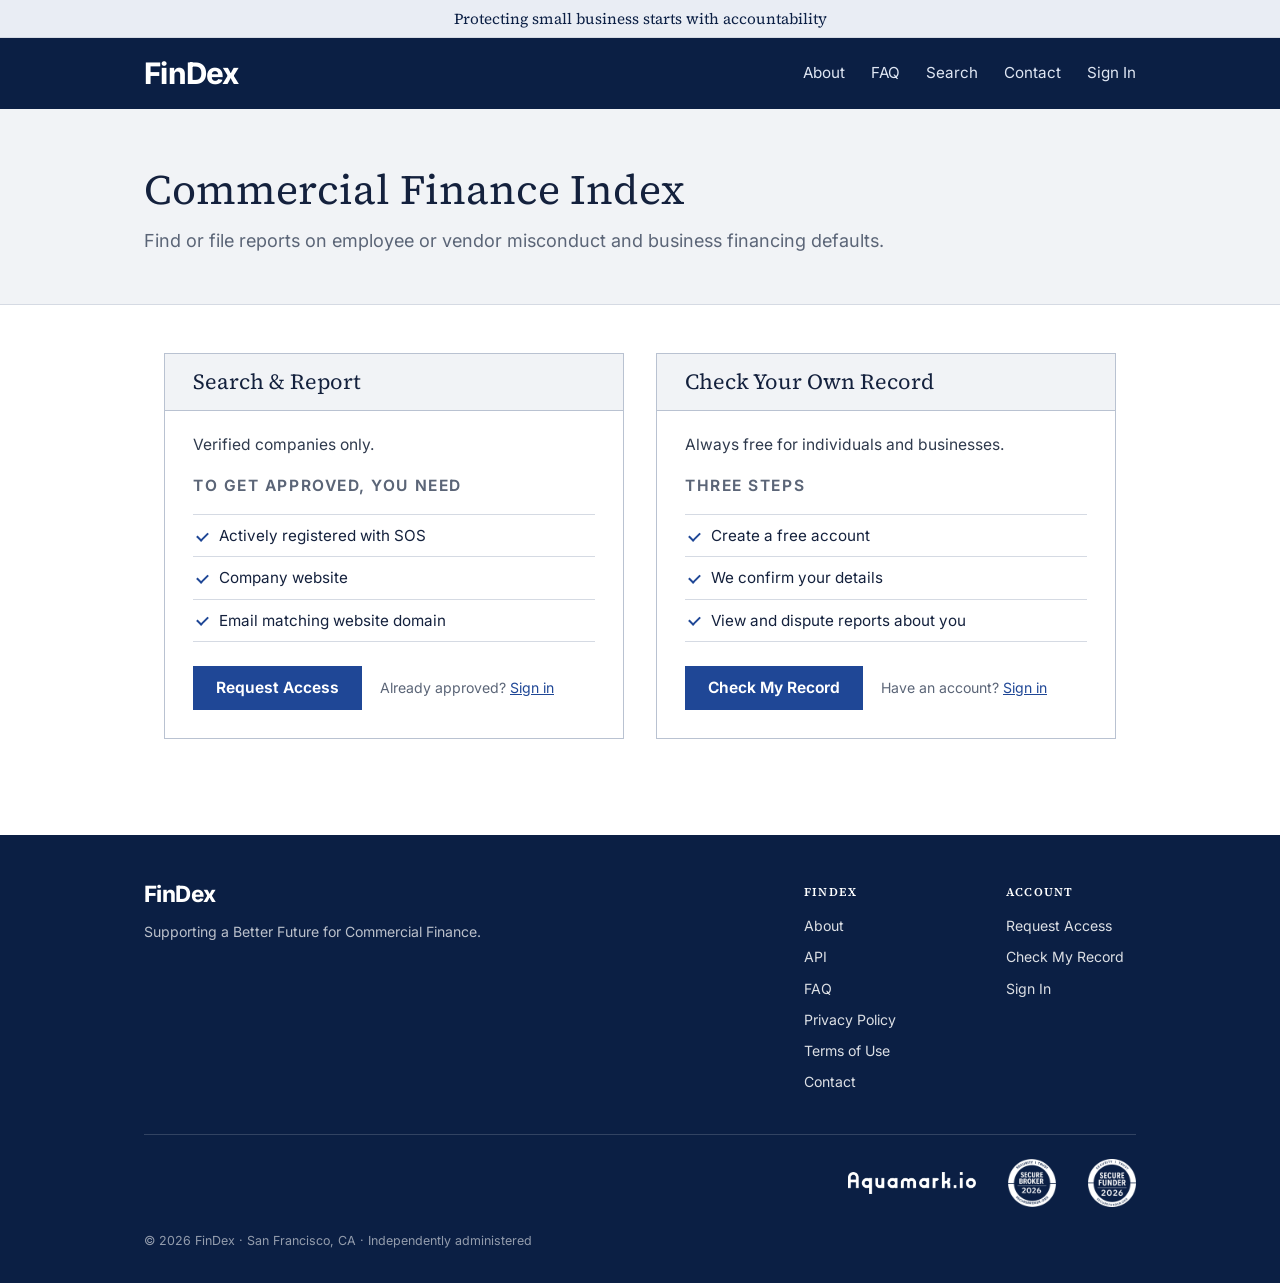
==== index.html @ 2b682774 "Home: banner in the heading serif; subtitle two lines on phones Co-Authored-By: Claude Opus 5.5 <nor" ====
<!doctype html>
<html lang="en">
<head>
<meta charset="utf-8">
<meta name="viewport" content="width=device-width, initial-scale=1">
<title>FinDex | Commercial Finance Index</title>
<meta name="description" content="Find or file reports on employee or vendor misconduct and business financing defaults.">
<link rel="icon" href="favicon.ico?v=4" sizes="48x48">
<link rel="icon" href="favicon.svg?v=4" type="image/svg+xml">
<link rel="icon" href="favicon-32.png?v=4" type="image/png" sizes="32x32">
<link rel="icon" href="favicon-96.png?v=4" type="image/png" sizes="96x96">
<link rel="icon" href="icon-192.png?v=4" type="image/png" sizes="192x192">
<link rel="apple-touch-icon" href="apple-touch-icon.png?v=4">
<link rel="canonical" href="https://joinfindex.com/">
<meta name="theme-color" content="#0b1f44">
<meta property="og:type" content="website">
<meta property="og:site_name" content="FinDex">
<meta property="og:url" content="https://joinfindex.com/">
<meta property="og:title" content="FinDex | Commercial Finance Index">
<meta property="og:description" content="Find or file reports on employee or vendor misconduct and business financing defaults.">
<meta property="og:image" content="https://joinfindex.com/og-image.png?v=4">
<meta property="og:image:width" content="1200">
<meta property="og:image:height" content="630">
<meta property="og:image:alt" content="FinDex">
<meta name="twitter:card" content="summary_large_image">
<meta name="twitter:title" content="FinDex | Commercial Finance Index">
<meta name="twitter:description" content="Find or file reports on employee or vendor misconduct and business financing defaults.">
<meta name="twitter:image" content="https://joinfindex.com/og-image.png?v=4">
<link rel="preload" href="fonts/inter-latin-var.woff2" as="font" type="font/woff2" crossorigin>
<link rel="preload" href="fonts/source-serif-4-latin-400-normal.woff2" as="font" type="font/woff2" crossorigin>
<link rel="stylesheet" href="css/site.css?v=37">
</head>
<body class="has-banner">

<div class="top-banner">Protecting small business starts with accountability</div>
<header class="header">
  <div class="inner">
    <a href="./" class="wordmark" aria-label="FinDex home">Fin<span>Dex</span></a>
    <button class="menu-toggle" type="button" aria-expanded="false" aria-controls="site-nav" aria-label="Open menu">
      <span class="menu-bars" aria-hidden="true"><span></span><span></span><span></span></span>
    </button>
    <nav class="nav" id="site-nav" aria-label="Main">
      <a href="about/">About</a>
      <a href="faq/">FAQ</a>
      <a href="https://app.joinfindex.com/search">Search</a>
      <a href="https://app.joinfindex.com/contact">Contact</a>
      <a href="https://app.joinfindex.com/login">Sign In</a>
    </nav>
  </div>
</header>

<main>
  <section class="home-hero" aria-labelledby="hero-title">
    <h1 id="hero-title">Commercial Finance Index</h1>
    <p>Find or file reports on employee or vendor misconduct and business financing defaults.</p>
  </section>
  <div class="home tiles">
    <div class="cards">
      <section class="card tile" aria-labelledby="card-search">
        <div class="card-body">
          <h2 class="tile-title" id="card-search">Search &amp; Report</h2>
          <p>Verified companies only.</p>
          <p class="card-label" id="req-label">To get approved, you need</p>
          <ul class="card-list" aria-labelledby="req-label">
            <li>Actively registered with SOS</li>
            <li>Company website</li>
            <li>Email matching website domain</li>
          </ul>
          <div class="card-actions">
            <a class="button" href="https://app.joinfindex.com/request-access">Request Access</a>
            <span class="card-note">Already approved? <a href="https://app.joinfindex.com/login">Sign in</a></span>
          </div>
        </div>
      </section>
      <section class="card tile" aria-labelledby="card-record">
        <div class="card-body">
          <h2 class="tile-title" id="card-record">Check Your Own Record</h2>
          <p>Always free for individuals and businesses.</p>
          <p class="card-label" id="steps-label">Three steps</p>
          <ul class="card-list" aria-labelledby="steps-label">
            <li>Create a free account</li>
            <li>We confirm your details</li>
            <li>View and dispute reports about you</li>
          </ul>
          <div class="card-actions">
            <a class="button" href="https://app.joinfindex.com/check-my-record">Check My Record</a>
            <span class="card-note">Have an account? <a href="https://app.joinfindex.com/login">Sign in</a></span>
          </div>
        </div>
      </section>
    </div>
  </div>
</main>

<footer class="footer">
  <div class="inner">
    <div class="footer-main">
      <div class="footer-about">
        <a href="./" class="wordmark" aria-label="FinDex home">Fin<span>Dex</span></a>
        <p>Supporting a Better Future for Commercial Finance.</p>
      </div>
      <div class="footer-cols">
        <div>
          <p class="footer-head">FinDex</p>
          <a href="about/">About</a>
          <a href="api/">API</a>
          <a href="faq/">FAQ</a>
          <a href="privacy/">Privacy Policy</a>
          <a href="terms/">Terms of Use</a>
          <a href="https://app.joinfindex.com/contact">Contact</a>
        </div>
        <div>
          <p class="footer-head">Account</p>
          <a href="https://app.joinfindex.com/request-access">Request Access</a>
          <a href="https://app.joinfindex.com/check-my-record">Check My Record</a>
          <a href="https://app.joinfindex.com/login">Sign In</a>
        </div>
      </div>
    </div>
    <section class="brands" aria-labelledby="brands-title">
      <p id="brands-title" class="sr-only">Our family of companies</p>
      <ul class="brand-row">
        <li><a href="https://aquamark.io" target="_blank" rel="noopener noreferrer"><img class="brand-full" src="logos/aquamark.png" alt="Aquamark"></a></li>
        <li><a href="https://securebroker.org" target="_blank" rel="noopener noreferrer"><img class="brand-badge" src="logos/secure-broker-badge.png" alt="Secure Broker"></a></li>
        <li><a href="https://securefunder.org" target="_blank" rel="noopener noreferrer"><img class="brand-badge" src="logos/secure-funder-badge.png" alt="Secure Funder"></a></li>
      </ul>
    </section>
    <p class="operator"><span class="op-line">&copy; 2026 FinDex &middot; San Francisco, CA</span><span class="op-sep"> &middot; </span><span class="op-line">Independently administered</span></p>
  </div>
</footer>

<script>
  (function () {
    var header = document.querySelector('.header');
    var btn = document.querySelector('.menu-toggle');
    if (!header || !btn) return;
    var setOpen = function (open) {
      header.classList.toggle('menu-open', open);
      btn.setAttribute('aria-expanded', open ? 'true' : 'false');
      btn.setAttribute('aria-label', open ? 'Close menu' : 'Open menu');
    };
    btn.addEventListener('click', function () { setOpen(!header.classList.contains('menu-open')); });
    document.getElementById('site-nav').addEventListener('click', function (e) { if (e.target.closest('a')) setOpen(false); });
    document.addEventListener('keydown', function (e) { if (e.key === 'Escape') setOpen(false); });
  })();
  (function () {
    // One FAQ answer open at a time (fallback for browsers without <details name>).
    var items = document.querySelectorAll('.faq-list details');
    items.forEach(function (d) {
      d.addEventListener('toggle', function () {
        if (!d.open) return;
        items.forEach(function (o) { if (o !== d && o.open) o.open = false; });
      });
    });
  })();
</script>
</body>
</html>
---- css/site.css ----
/* FinDex: institutional. Navy (#1f4796) and dark navy, cool grays, square corners, serif headings, thin rules. No animations. */
@font-face {
  font-family: "Inter"; font-style: normal; font-weight: 100 900; font-display: swap;
  src: url("../fonts/inter-latin-var.woff2") format("woff2");
}
@font-face {
  font-family: "Source Serif 4"; font-style: normal; font-weight: 400; font-display: swap;
  src: url("../fonts/source-serif-4-latin-400-normal.woff2") format("woff2");
}
@font-face {
  font-family: "Source Serif 4"; font-style: normal; font-weight: 600 700; font-display: swap;
  src: url("../fonts/source-serif-4-latin-600-normal.woff2") format("woff2");
}
:root {
  --navy: #1f4796;
  --navy-dark: #0b1f44;
  --navy-hover: #173670;
  --ink: #14213d;
  --body: #2f3a4d;
  --muted: #5b6577;
  --line: #d5dae3;
  --rule: #b9c2d1;
  --soft: #f1f3f6;
  --serif: "Source Serif 4", Georgia, "Times New Roman", serif;
}
* { box-sizing: border-box; }
html { -webkit-text-size-adjust: 100%; }
body {
  margin: 0; min-height: 100vh; display: flex; flex-direction: column;
  background: #ffffff; color: var(--body);
  font-family: "Inter", system-ui, -apple-system, "Segoe UI", sans-serif;
  font-size: 16px; line-height: 1.65; -webkit-font-smoothing: antialiased;
}
a { color: var(--navy); }
a:hover { color: var(--navy-dark); }
a:focus-visible, button:focus-visible, summary:focus-visible { outline: 2px solid var(--navy); outline-offset: 2px; }
h1, h2, h3 { color: var(--ink); font-family: var(--serif); font-weight: 400; letter-spacing: 0; }
p { margin: 0 0 14px; }
.inner { max-width: 1040px; margin: 0 auto; padding: 0 24px; }

/* Header */
.header { position: sticky; top: 0; z-index: 50; background: var(--navy-dark); }
.header .inner { display: flex; flex-wrap: wrap; align-items: center; justify-content: space-between; gap: 12px 28px; padding-top: 18px; padding-bottom: 18px; }
.wordmark { font-weight: 750; font-size: 1.85rem; letter-spacing: -0.025em; line-height: 1; color: #fff; text-decoration: none; }
.wordmark span { color: inherit; }
.nav { display: flex; flex-wrap: wrap; align-items: center; gap: 4px 26px; font-size: 0.95rem; }
.nav a { color: #dfe6f3; text-decoration: none; padding: 4px 0; border-bottom: 2px solid transparent; }
.nav a:hover, .nav a.active { color: #fff; border-bottom-color: #fff; }
.menu-toggle { display: none; }

/* Hero */
main { flex: 1; }
.home { max-width: 1000px; margin: 0 auto; padding: 72px 24px 96px; }
.hero { text-align: center; margin: 0 auto 48px; }
.hero h1 { margin: 0 0 12px; font-size: 2rem; line-height: 1.25; color: var(--ink); text-wrap: balance; }
.hero p { margin: 0 auto; color: var(--muted); font-size: 1.15rem; line-height: 1.6; text-wrap: balance; }

/* The two cards */
.cards { display: grid; grid-template-columns: 1fr 1fr; gap: 32px; }
.card { display: flex; flex-direction: column; background: #fff; border: 1px solid var(--rule); overflow: hidden; }
.card-band {
  margin: 0; padding: 14px 28px; background: var(--soft); color: var(--ink); border-bottom: 1px solid var(--rule);
  font-family: var(--serif); font-size: 1.35rem; font-weight: 400; line-height: 1.3;
}
.card-body { flex: 1; display: flex; flex-direction: column; padding: 24px 28px 28px; }
.card-body > p { font-size: 0.97rem; line-height: 1.6; margin: 0 0 16px; }
.card-label { margin: 0 0 8px; font-size: 0.72rem; font-weight: 650; letter-spacing: 0.1em; text-transform: uppercase; color: var(--muted); }
.card-list { list-style: none; margin: 0 0 24px; padding: 0; border-top: 1px solid var(--line); }
.card-list li { padding: 8px 0 8px 26px; border-bottom: 1px solid var(--line); font-size: 0.95rem; color: var(--ink); position: relative; }
.card-list li::before { content: ""; position: absolute; left: 4px; top: 50%; width: 9px; height: 5px; margin-top: -4px; border-left: 2px solid var(--navy); border-bottom: 2px solid var(--navy); transform: rotate(-45deg); }
.card-actions { margin-top: auto; display: flex; flex-wrap: wrap; align-items: center; gap: 10px 18px; }
.button {
  display: inline-block; padding: 11px 22px; border: 1px solid var(--navy); background: var(--navy); color: #fff;
  font: inherit; font-size: 0.97rem; font-weight: 650; text-decoration: none; line-height: 1.3; cursor: pointer;
}
.button:hover { background: var(--navy-hover); border-color: var(--navy-hover); color: #fff; }
.button.secondary { background: #fff; color: var(--navy); border-color: var(--rule); }
.button.secondary:hover { background: var(--soft); color: var(--navy-dark); border-color: var(--muted); }
.card-note { font-size: 0.88rem; color: var(--muted); }

/* Home: light gray message strip above the nav */
.top-banner { position: sticky; top: 0; z-index: 51; box-sizing: border-box; height: 38px; padding: 9px 16px; background: #e9edf4; color: var(--navy-dark); border-bottom: 1px solid var(--line); text-align: center; font-family: var(--serif); font-size: 0.95rem; font-weight: 400; line-height: 20px; white-space: nowrap; overflow: hidden; }
.has-banner .header { top: 38px; }
@media (max-width: 760px) {
  /* Phones: one line, sized to the screen */
  .top-banner { height: 38px; padding: 11px 12px; line-height: 16px; font-size: min(0.95rem, calc((100vw - 24px) / 25.5)); }
  .has-banner .header { top: 38px; }
}

/* Home: gray title area, then two square cards with a gray title strip */
.home-hero { background: var(--soft); border-bottom: 1px solid var(--line); text-align: left; padding: 56px max(24px, calc((100vw - 992px) / 2)) 48px; }
.home-hero h1 { margin: 0 0 12px; font-size: 2.6rem; line-height: 1.2; color: var(--ink); text-wrap: balance; }
.home-hero p { margin: 0; font-size: 1.12rem; line-height: 1.6; color: var(--muted); text-wrap: balance; }
.home.tiles { padding-top: 48px; }
.tile .card-body { padding: 0 28px 28px; }
.tile-title { margin: 0 -28px 22px; padding: 14px 28px; background: var(--soft); border-bottom: 1px solid var(--rule); font-size: 1.35rem; line-height: 1.3; color: var(--ink); }

/* Inner pages (About, FAQ) */
.page { max-width: 760px; margin: 0 auto; padding: 56px 24px 96px; }
.page h1 { margin: 0 0 10px; font-size: 2.2rem; line-height: 1.25; color: var(--ink); }
.page .lead { margin: 0 0 8px; color: var(--body); font-size: 1.08rem; line-height: 1.7; }
.page h2 { margin: 36px 0 8px; font-size: 1.3rem; }
.page h2 + p { margin-top: 0; }
.page .faq-list { margin-top: 36px; }
.actions { margin-top: 36px; display: flex; flex-wrap: wrap; gap: 12px; }

/* FAQ */
.faq-list details { border-bottom: 1px solid var(--line); }
.faq-list summary { display: flex; justify-content: space-between; align-items: center; gap: 16px; padding: 16px 0; cursor: pointer; list-style: none; font-weight: 600; color: var(--ink); }
.faq-list summary::-webkit-details-marker { display: none; }
.faq-list summary::after { content: "+"; flex: none; width: 1.2em; text-align: center; font-size: 1.35rem; font-weight: 400; line-height: 1; color: var(--navy); }
.faq-list details[open] summary::after { content: "\2212"; }
.faq-list summary:hover { color: var(--navy); }
.faq-a { padding: 0 40px 18px 0; font-size: 0.97rem; }
.faq-a p:last-child { margin-bottom: 0; }
.faq-a ul { margin: 0 0 12px; padding-left: 20px; }
.faq-a li + li { margin-top: 6px; }
.faq-a strong { color: var(--ink); font-weight: 600; }

/* Footer */
.footer { background: var(--navy-dark); color: rgba(255,255,255,0.72); font-size: 0.88rem; }
.footer .inner { padding-top: 48px; padding-bottom: 32px; }
.footer a { color: rgba(255,255,255,0.86); text-decoration: none; }
.footer a:hover { color: #fff; text-decoration: underline; }
.footer-main { display: flex; flex-wrap: wrap; justify-content: space-between; gap: 32px 64px; }
.footer-about { flex: 1 1 320px; max-width: 420px; }
.footer-about .wordmark { color: #fff; font-size: 1.4rem; }
.footer-about .wordmark span { color: inherit; }
.footer-about p { margin: 12px 0 0; }
.footer-cols { display: flex; flex-wrap: wrap; gap: 28px 72px; }
.footer-cols > div { display: flex; flex-direction: column; gap: 8px; min-width: 130px; }
.footer-head { margin: 0 0 4px; font-family: var(--serif); font-size: 0.74rem; font-weight: 700; letter-spacing: 0.1em; text-transform: uppercase; color: #fff; }
.brands { margin-top: 40px; padding-top: 24px; border-top: 1px solid rgba(255,255,255,0.16); display: flex; flex-wrap: wrap; align-items: center; justify-content: space-between; gap: 16px 32px; }
.brands p { margin: 0; }
.brand-row { list-style: none; margin: 0 0 0 auto; padding: 0; display: flex; align-items: center; gap: 32px; }
.sr-only { position: absolute; width: 1px; height: 1px; padding: 0; margin: -1px; overflow: hidden; clip: rect(0, 0, 0, 0); white-space: nowrap; border: 0; }
.brand-row a { display: flex; align-items: center; }
.brand-row a:hover { text-decoration: none; opacity: 0.85; }
.brand-row .brand-full { height: 22px; width: auto; }
.brand-row .brand-badge { width: 48px; height: 48px; object-fit: contain; }
.operator { margin: 24px 0 0; font-size: 0.78rem; color: rgba(255,255,255,0.56); }
.operator a { color: inherit; text-decoration: underline; }

/* Subtitle on one line wherever it fits beside the two cards; balanced over two lines on smaller screens. */
@media (min-width: 900px) { .hero p, .home-hero p { white-space: nowrap; } }
@media (max-width: 760px) {
  .inner { padding: 0 16px; }
  .header .inner { padding-top: 14px; padding-bottom: 14px; }
  .wordmark { font-size: 1.62rem; }
  .menu-toggle {
    display: inline-flex; align-items: center; justify-content: center; width: 42px; height: 42px; padding: 0;
    border: 1px solid rgba(255, 255, 255, 0.4); background: transparent; cursor: pointer;
  }
  .menu-bars { display: grid; gap: 4px; }
  .menu-bars span { display: block; width: 18px; height: 2px; background: #fff; }
  .header .nav { display: none; flex-basis: 100%; flex-direction: column; align-items: stretch; gap: 0; padding: 4px 0 2px; border-top: 1px solid rgba(255, 255, 255, 0.18); }
  .header.menu-open .nav { display: flex; }
  .header .nav a { padding: 12px 2px; border-bottom: 1px solid rgba(255, 255, 255, 0.14); font-size: 1rem; }
  .header .nav a:last-child { border-bottom: 0; }
  .home { padding: 40px 16px 64px; }
  .page { padding: 40px 16px 64px; }
  .page h1 { font-size: 1.8rem; }
  .hero { margin-bottom: 32px; }
  /* Phones: title on one line, sized to the screen (capped); subtitle wraps evenly if it must. */
  .hero h1, .home-hero h1 { font-size: min(2.1rem, calc((100vw - 40px) / 13)); white-space: nowrap; }
  .home-hero { padding: 36px 20px 32px; }
  /* Subtitle: two balanced lines, sized to the screen. */
  .home-hero p { font-size: min(1.12rem, calc((100vw - 40px) / 23)); }
  .home.tiles { padding: 32px 16px 64px; }
  .tile .card-body { padding: 0 20px 24px; }
  .tile-title { margin: 0 -20px 18px; padding: 12px 20px; font-size: 1.25rem; }
  .hero p { font-size: 1.05rem; }
  .cards { grid-template-columns: 1fr; gap: 24px; }
  .card-band { padding: 12px 20px; font-size: 1.2rem; }
  .card-body { padding: 20px 20px 24px; }
  .faq-a { padding-right: 0; }
  .footer .inner { padding-top: 40px; }
  .brands { flex-direction: column; align-items: center; }
  .brand-row { margin: 0; }
  .operator { text-align: center; }
  .operator .op-sep { display: none; }
  .operator .op-line { display: block; }
}
/* Mobile menu: opens inside the dark navy header. */
@media (max-width: 760px) {
  .header.menu-open { box-shadow: 0 8px 24px rgba(11, 31, 68, 0.3); }
  .header.menu-open .nav a:hover, .header.menu-open .nav a.active { color: #fff; background: rgba(255, 255, 255, 0.06); border-bottom-color: rgba(255, 255, 255, 0.14); }
  .header.menu-open .nav a:last-child { border-bottom: 0; }
}
@media print { .header, .footer { display: none; } }

/* API page */
.code { margin: 10px 0 16px; padding: 14px 16px; background: var(--soft); border: 1px solid var(--line); overflow-x: auto; }
.code code, .fields dt, .fields code, .page p code { font-family: ui-monospace, SFMono-Regular, Menlo, Consolas, monospace; font-size: 0.86rem; color: var(--ink); }
.fields { display: grid; grid-template-columns: max-content 1fr; gap: 10px 20px; margin: 16px 0; font-size: 0.95rem; }
.fields dt { padding-top: 2px; }
.fields dd { margin: 0; }
.note { color: var(--muted); font-size: 0.9rem; }
@media (max-width: 760px) {
  .fields { grid-template-columns: 1fr; gap: 2px; }
  .fields dd { margin-bottom: 10px; }
}
/* API options: three cards, like the home page */
.page-wide { max-width: 1000px; }
.page-wide > p, .page-wide > h2, .page-wide > .code, .page-wide > .fields, .page-wide > pre { max-width: 760px; }
.cards.three { grid-template-columns: repeat(3, 1fr); gap: 20px; margin: 32px 0 8px; }
.cards.three .card-band { padding: 12px 20px; font-size: 1.15rem; }
.cards.three .card-body { padding: 18px 20px 20px; }
.cards.three .card-body > p { margin-bottom: 14px; }
.cards.three .card-label { margin-bottom: 6px; }
code.send { display: block; padding: 10px 12px; background: var(--soft); border: 1px solid var(--line); font-family: ui-monospace, SFMono-Regular, Menlo, Consolas, monospace; font-size: 0.84rem; color: var(--ink); word-break: break-word; }
.cards.three .note { margin: 10px 0 0; }
.cards.three .note code { font-family: ui-monospace, SFMono-Regular, Menlo, Consolas, monospace; font-size: 0.84rem; }
@media (max-width: 900px) { .cards.three { grid-template-columns: 1fr; } }
.page .card-band { margin: 0; }
@media (min-width: 901px) { .cards.three .card-band { box-sizing: content-box; min-height: 2.6em; display: flex; align-items: center; } }
.options-list { display: grid; gap: 28px; margin: 36px 0 8px; }
.card.option .card-body > p:first-child { font-size: 1.02rem; color: var(--ink); }
.card.option .card-label { margin: 18px 0 6px; }
.card.option .code { margin: 0; }
.card.option .note { margin: 10px 0 0; }
.note.spaced { margin-top: 28px; }
/* Field and error lists: roomier columns with light gridlines */
.fields { gap: 0; column-gap: 40px; border-top: 1px solid var(--line); }
.fields dt, .fields dd { padding: 12px 0; border-bottom: 1px solid var(--line); }
.fields dd { margin: 0; }
@media (max-width: 760px) {
  .fields { column-gap: 0; }
  .fields dt { padding: 12px 0 2px; border-bottom: 0; }
  .fields dd { padding: 0 0 12px; margin-bottom: 0; }
}
@media (min-width: 761px) { .fields { column-gap: 0; } .fields dd { padding-left: 40px; } }
.info-box { margin: 32px 0 0; padding: 4px 24px 20px; background: var(--soft); border: 1px solid var(--line); }
.info-box h2 { margin-top: 20px; }
.info-box p:last-child { margin-bottom: 0; }
@media (max-width: 760px) { .info-box { padding: 2px 16px 16px; } }
.fields + .info-box { margin-top: 56px; }

/* Terms of Use and Privacy Policy */
.legal .legal-meta { margin: 0 0 8px; color: var(--muted); font-size: 0.9rem; }
.legal h2 { margin-top: 32px; }
.legal p, .legal li { line-height: 1.7; }
.legal ul { margin: 0 0 12px; padding-left: 22px; }
.legal li { margin: 4px 0; }
.legal li ul { margin: 4px 0; }
.header a:focus-visible, .header button:focus-visible, .footer a:focus-visible { outline-color: #fff; }
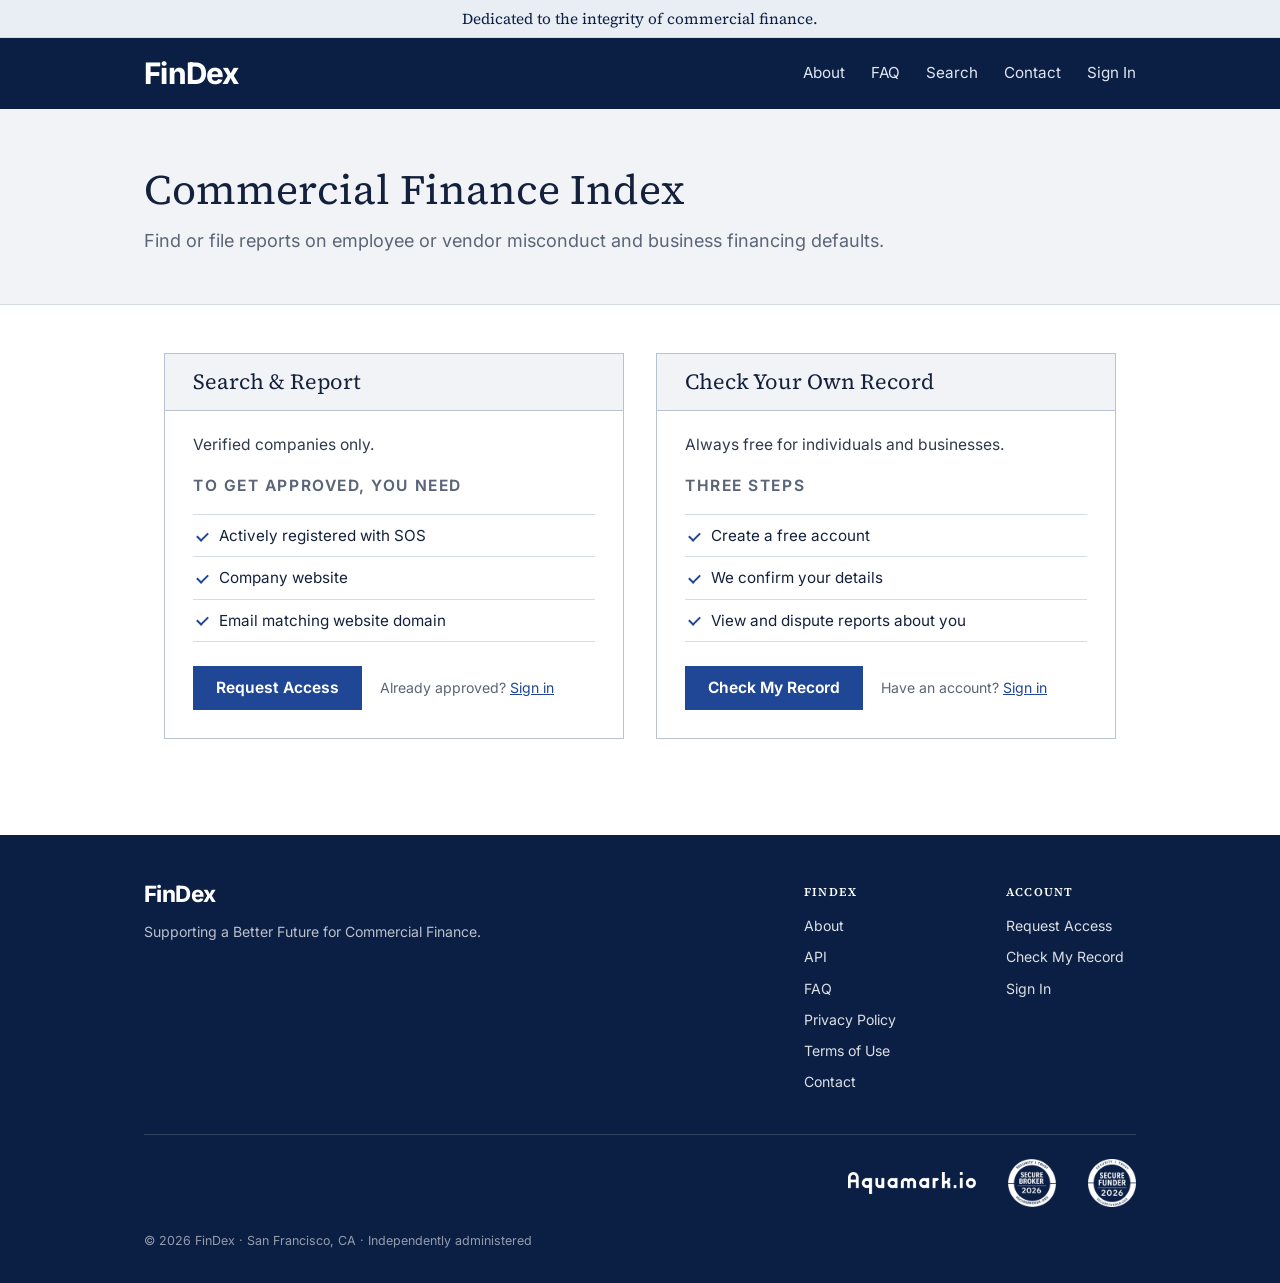
==== commit 47b452a1: "Home banner: Dedicated to the integrity of commercial finance. Co-Authored-By: Claude Opus 5.5 <nore" ====
--- a/index.html
+++ b/index.html
@@ -28,11 +28,11 @@
 <meta name="twitter:image" content="https://joinfindex.com/og-image.png?v=4">
 <link rel="preload" href="fonts/inter-latin-var.woff2" as="font" type="font/woff2" crossorigin>
 <link rel="preload" href="fonts/source-serif-4-latin-400-normal.woff2" as="font" type="font/woff2" crossorigin>
-<link rel="stylesheet" href="css/site.css?v=37">
+<link rel="stylesheet" href="css/site.css?v=38">
 </head>
 <body class="has-banner">
 
-<div class="top-banner">Protecting small business starts with accountability</div>
+<div class="top-banner">Dedicated to the integrity of commercial finance.</div>
 <header class="header">
   <div class="inner">
     <a href="./" class="wordmark" aria-label="FinDex home">Fin<span>Dex</span></a>
--- a/css/site.css
+++ b/css/site.css
@@ -83,7 +83,7 @@
 .has-banner .header { top: 38px; }
 @media (max-width: 760px) {
   /* Phones: one line, sized to the screen */
-  .top-banner { height: 38px; padding: 11px 12px; line-height: 16px; font-size: min(0.95rem, calc((100vw - 24px) / 25.5)); }
+  .top-banner { height: 38px; padding: 11px 12px; line-height: 16px; font-size: min(0.95rem, calc((100vw - 24px) / 24.3)); }
   .has-banner .header { top: 38px; }
 }
 
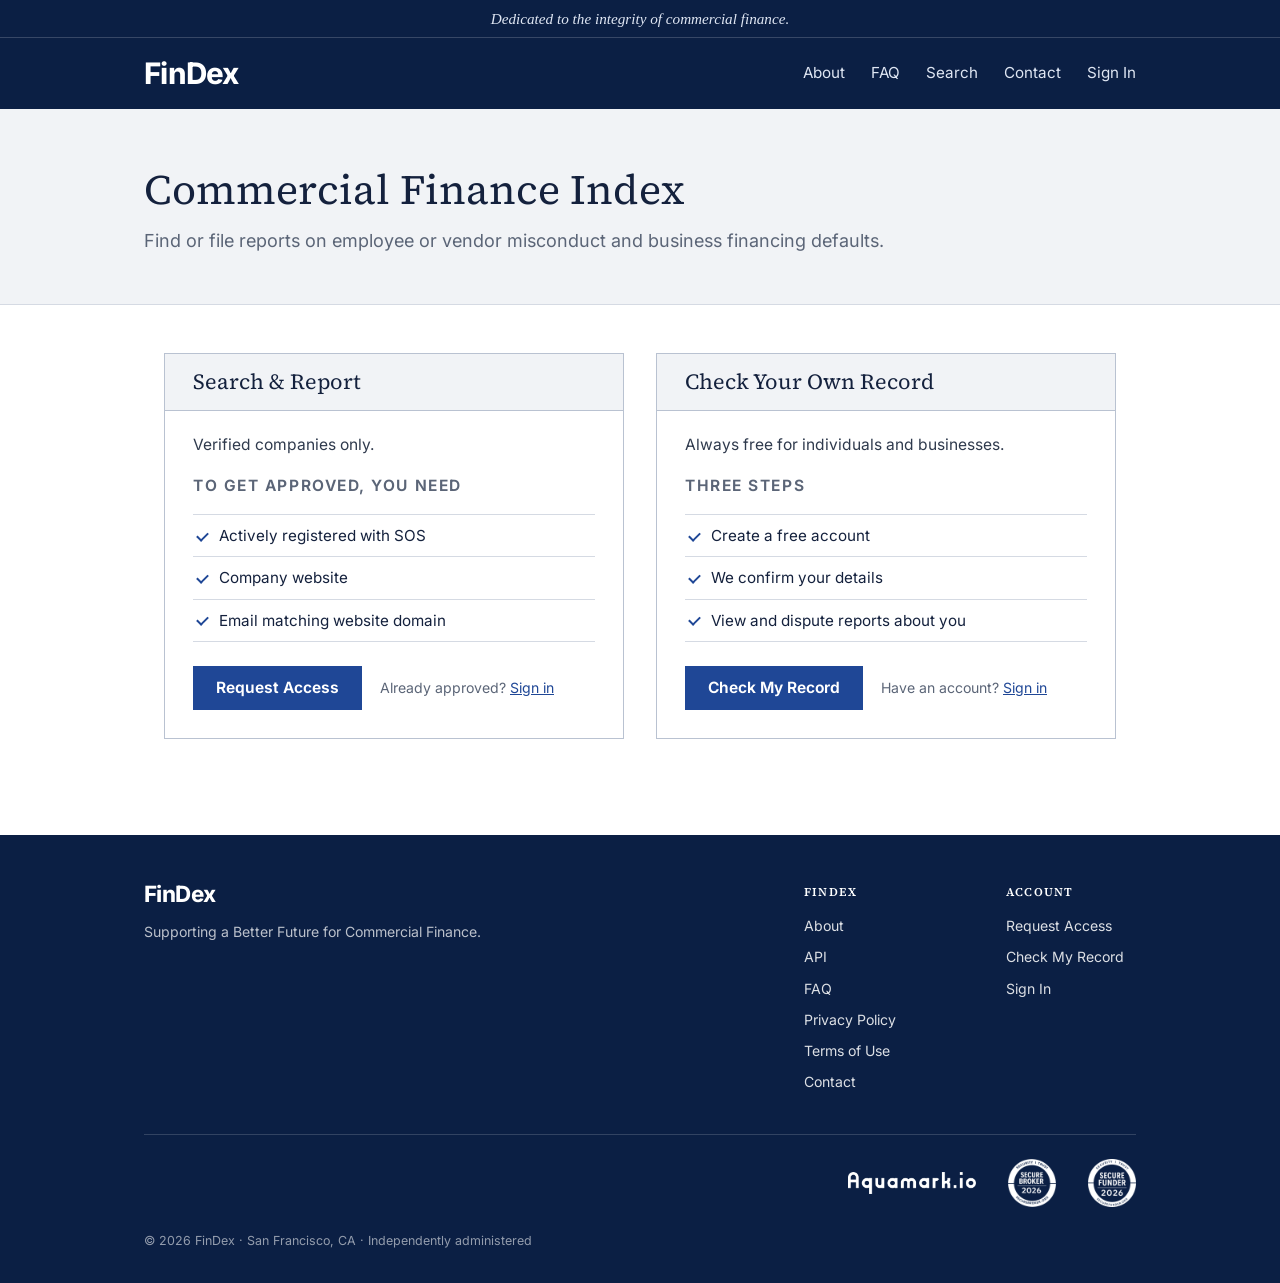
==== commit 4e03acec: "Home banner: serif italic motto on the header navy Co-Authored-By: Claude Opus 5.5 <noreply@anthropi" ====
--- a/index.html
+++ b/index.html
@@ -28,7 +28,8 @@
 <meta name="twitter:image" content="https://joinfindex.com/og-image.png?v=4">
 <link rel="preload" href="fonts/inter-latin-var.woff2" as="font" type="font/woff2" crossorigin>
 <link rel="preload" href="fonts/source-serif-4-latin-400-normal.woff2" as="font" type="font/woff2" crossorigin>
-<link rel="stylesheet" href="css/site.css?v=38">
+<link rel="preload" href="fonts/source-serif-4-latin-400-italic.woff2" as="font" type="font/woff2" crossorigin>
+<link rel="stylesheet" href="css/site.css?v=39">
 </head>
 <body class="has-banner">
 
--- a/css/site.css
+++ b/css/site.css
@@ -6,6 +6,10 @@
 @font-face {
   font-family: "Source Serif 4"; font-style: normal; font-weight: 400; font-display: swap;
   src: url("../fonts/source-serif-4-latin-400-normal.woff2") format("woff2");
+}
+@font-face {
+  font-family: "Source Serif 4"; font-style: italic; font-weight: 400; font-display: swap;
+  src: url("../fonts/source-serif-4-latin-400-italic.woff2") format("woff2");
 }
 @font-face {
   font-family: "Source Serif 4"; font-style: normal; font-weight: 600 700; font-display: swap;
@@ -78,12 +82,12 @@
 .button.secondary:hover { background: var(--soft); color: var(--navy-dark); border-color: var(--muted); }
 .card-note { font-size: 0.88rem; color: var(--muted); }
 
-/* Home: light gray message strip above the nav */
-.top-banner { position: sticky; top: 0; z-index: 51; box-sizing: border-box; height: 38px; padding: 9px 16px; background: #e9edf4; color: var(--navy-dark); border-bottom: 1px solid var(--line); text-align: center; font-family: var(--serif); font-size: 0.95rem; font-weight: 400; line-height: 20px; white-space: nowrap; overflow: hidden; }
+/* Home: motto line above the nav, in serif italics on the header navy */
+.top-banner { position: sticky; top: 0; z-index: 51; box-sizing: border-box; height: 38px; padding: 9px 16px; background: var(--navy-dark); color: #dfe6f3; border-bottom: 1px solid rgba(255, 255, 255, 0.18); text-align: center; font-family: var(--serif); font-style: italic; font-size: 0.95rem; font-weight: 400; line-height: 20px; white-space: nowrap; overflow: hidden; }
 .has-banner .header { top: 38px; }
 @media (max-width: 760px) {
   /* Phones: one line, sized to the screen */
-  .top-banner { height: 38px; padding: 11px 12px; line-height: 16px; font-size: min(0.95rem, calc((100vw - 24px) / 24.3)); }
+  .top-banner { height: 38px; padding: 11px 12px; line-height: 16px; font-size: min(0.95rem, calc((100vw - 24px) / 22.3)); }
   .has-banner .header { top: 38px; }
 }
 
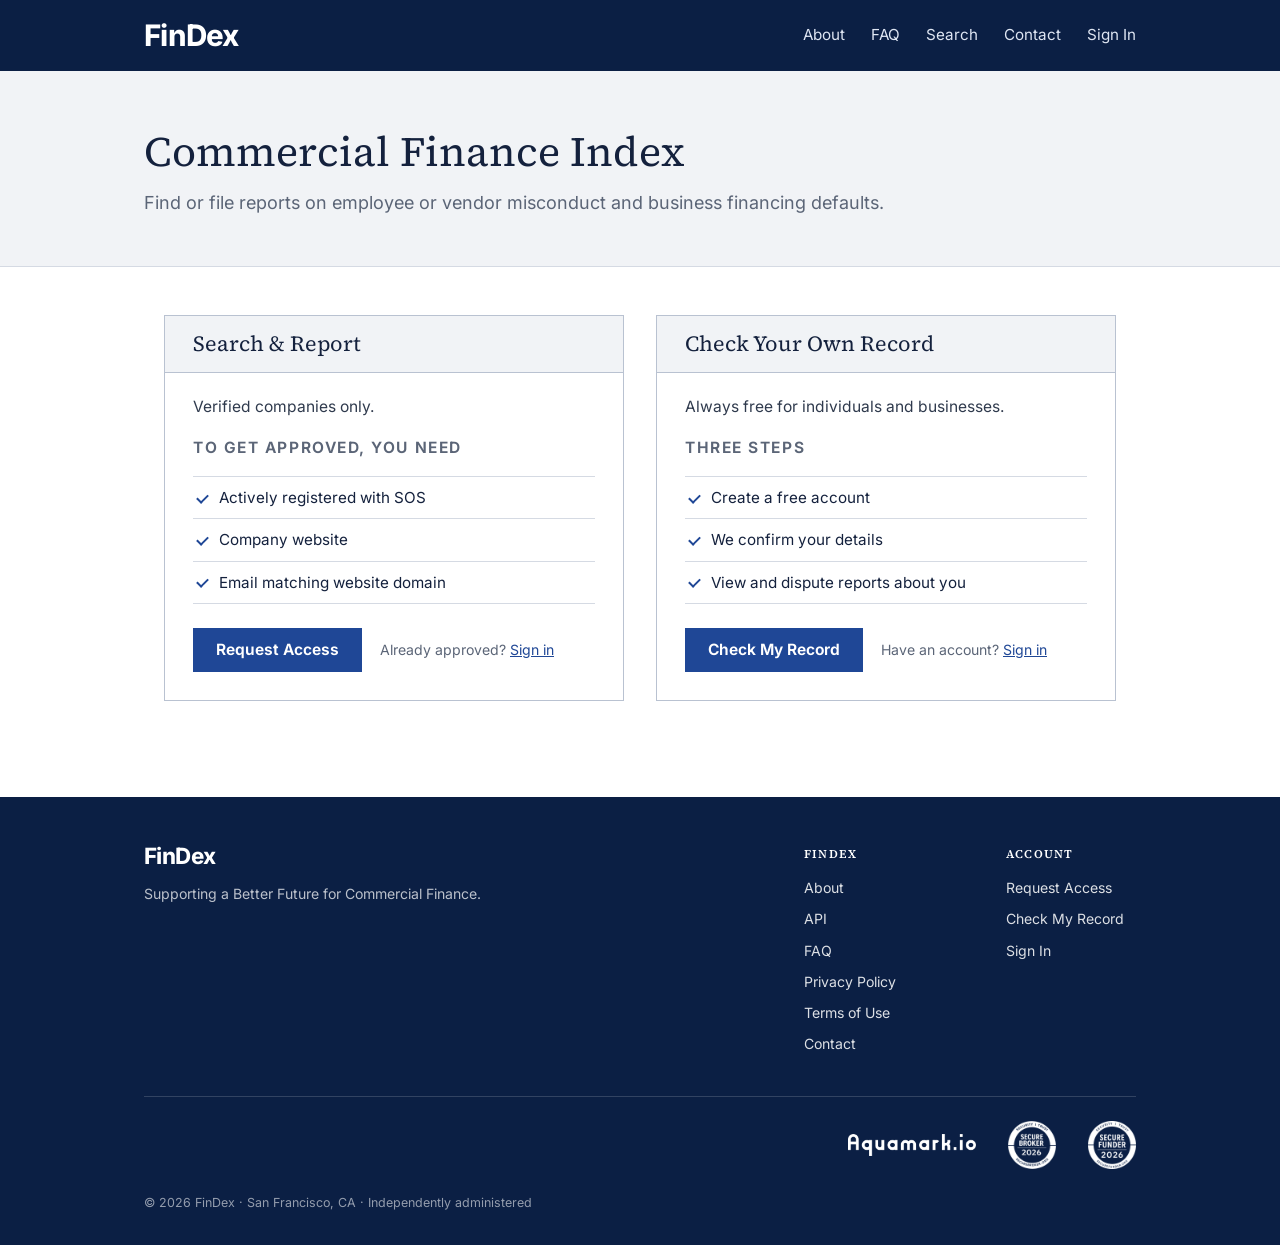
==== commit f589e5cd: "Home: remove the banner above the nav Co-Authored-By: Claude Opus 5.5 <noreply@anthropic.com> Claude" ====
--- a/index.html
+++ b/index.html
@@ -28,12 +28,10 @@
 <meta name="twitter:image" content="https://joinfindex.com/og-image.png?v=4">
 <link rel="preload" href="fonts/inter-latin-var.woff2" as="font" type="font/woff2" crossorigin>
 <link rel="preload" href="fonts/source-serif-4-latin-400-normal.woff2" as="font" type="font/woff2" crossorigin>
-<link rel="preload" href="fonts/source-serif-4-latin-400-italic.woff2" as="font" type="font/woff2" crossorigin>
-<link rel="stylesheet" href="css/site.css?v=39">
+<link rel="stylesheet" href="css/site.css?v=40">
 </head>
-<body class="has-banner">
+<body>
 
-<div class="top-banner">Dedicated to the integrity of commercial finance.</div>
 <header class="header">
   <div class="inner">
     <a href="./" class="wordmark" aria-label="FinDex home">Fin<span>Dex</span></a>
--- a/css/site.css
+++ b/css/site.css
@@ -6,10 +6,6 @@
 @font-face {
   font-family: "Source Serif 4"; font-style: normal; font-weight: 400; font-display: swap;
   src: url("../fonts/source-serif-4-latin-400-normal.woff2") format("woff2");
-}
-@font-face {
-  font-family: "Source Serif 4"; font-style: italic; font-weight: 400; font-display: swap;
-  src: url("../fonts/source-serif-4-latin-400-italic.woff2") format("woff2");
 }
 @font-face {
   font-family: "Source Serif 4"; font-style: normal; font-weight: 600 700; font-display: swap;
@@ -81,15 +77,6 @@
 .button.secondary { background: #fff; color: var(--navy); border-color: var(--rule); }
 .button.secondary:hover { background: var(--soft); color: var(--navy-dark); border-color: var(--muted); }
 .card-note { font-size: 0.88rem; color: var(--muted); }
-
-/* Home: motto line above the nav, in serif italics on the header navy */
-.top-banner { position: sticky; top: 0; z-index: 51; box-sizing: border-box; height: 38px; padding: 9px 16px; background: var(--navy-dark); color: #dfe6f3; border-bottom: 1px solid rgba(255, 255, 255, 0.18); text-align: center; font-family: var(--serif); font-style: italic; font-size: 0.95rem; font-weight: 400; line-height: 20px; white-space: nowrap; overflow: hidden; }
-.has-banner .header { top: 38px; }
-@media (max-width: 760px) {
-  /* Phones: one line, sized to the screen */
-  .top-banner { height: 38px; padding: 11px 12px; line-height: 16px; font-size: min(0.95rem, calc((100vw - 24px) / 22.3)); }
-  .has-banner .header { top: 38px; }
-}
 
 /* Home: gray title area, then two square cards with a gray title strip */
 .home-hero { background: var(--soft); border-bottom: 1px solid var(--line); text-align: left; padding: 56px max(24px, calc((100vw - 992px) / 2)) 48px; }
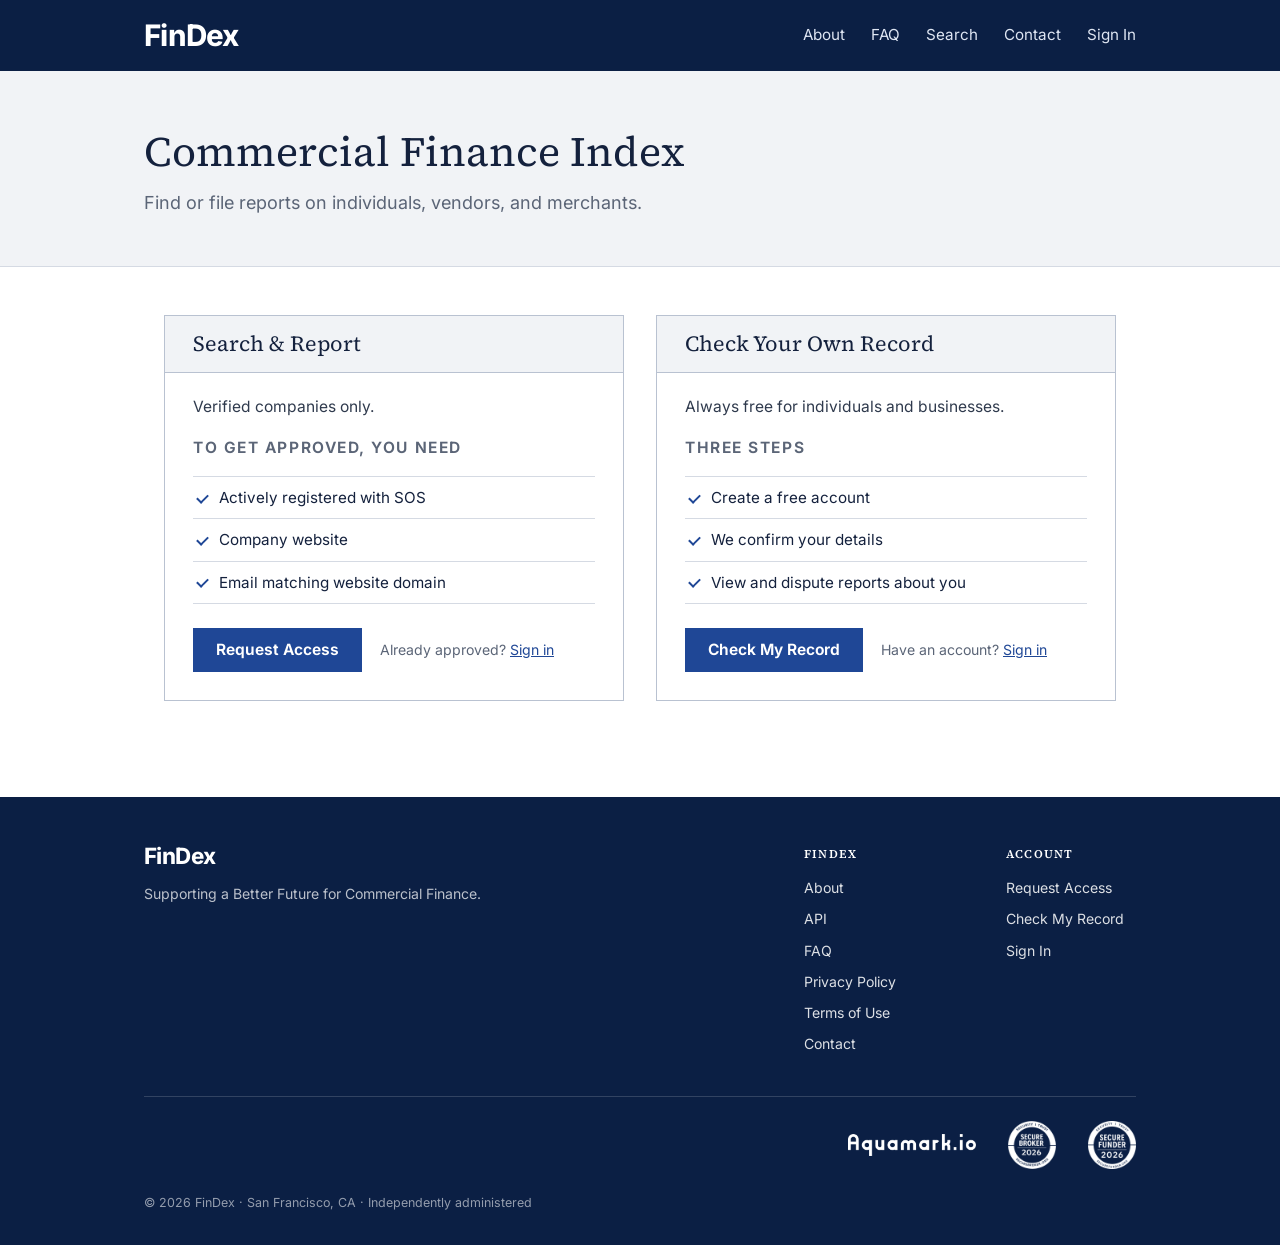
==== commit 2feaa81b: "Home: new subtitle (and search descriptions to match) Co-Authored-By: Claude Opus 5.5 <noreply@anthr" ====
--- a/index.html
+++ b/index.html
@@ -4,7 +4,7 @@
 <meta charset="utf-8">
 <meta name="viewport" content="width=device-width, initial-scale=1">
 <title>FinDex | Commercial Finance Index</title>
-<meta name="description" content="Find or file reports on employee or vendor misconduct and business financing defaults.">
+<meta name="description" content="Find or file reports on individuals, vendors, and merchants.">
 <link rel="icon" href="favicon.ico?v=4" sizes="48x48">
 <link rel="icon" href="favicon.svg?v=4" type="image/svg+xml">
 <link rel="icon" href="favicon-32.png?v=4" type="image/png" sizes="32x32">
@@ -17,18 +17,18 @@
 <meta property="og:site_name" content="FinDex">
 <meta property="og:url" content="https://joinfindex.com/">
 <meta property="og:title" content="FinDex | Commercial Finance Index">
-<meta property="og:description" content="Find or file reports on employee or vendor misconduct and business financing defaults.">
+<meta property="og:description" content="Find or file reports on individuals, vendors, and merchants.">
 <meta property="og:image" content="https://joinfindex.com/og-image.png?v=4">
 <meta property="og:image:width" content="1200">
 <meta property="og:image:height" content="630">
 <meta property="og:image:alt" content="FinDex">
 <meta name="twitter:card" content="summary_large_image">
 <meta name="twitter:title" content="FinDex | Commercial Finance Index">
-<meta name="twitter:description" content="Find or file reports on employee or vendor misconduct and business financing defaults.">
+<meta name="twitter:description" content="Find or file reports on individuals, vendors, and merchants.">
 <meta name="twitter:image" content="https://joinfindex.com/og-image.png?v=4">
 <link rel="preload" href="fonts/inter-latin-var.woff2" as="font" type="font/woff2" crossorigin>
 <link rel="preload" href="fonts/source-serif-4-latin-400-normal.woff2" as="font" type="font/woff2" crossorigin>
-<link rel="stylesheet" href="css/site.css?v=40">
+<link rel="stylesheet" href="css/site.css?v=41">
 </head>
 <body>
 
@@ -51,7 +51,7 @@
 <main>
   <section class="home-hero" aria-labelledby="hero-title">
     <h1 id="hero-title">Commercial Finance Index</h1>
-    <p>Find or file reports on employee or vendor misconduct and business financing defaults.</p>
+    <p>Find or file reports on individuals, vendors, and merchants.</p>
   </section>
   <div class="home tiles">
     <div class="cards">
--- a/css/site.css
+++ b/css/site.css
@@ -155,8 +155,8 @@
   /* Phones: title on one line, sized to the screen (capped); subtitle wraps evenly if it must. */
   .hero h1, .home-hero h1 { font-size: min(2.1rem, calc((100vw - 40px) / 13)); white-space: nowrap; }
   .home-hero { padding: 36px 20px 32px; }
-  /* Subtitle: two balanced lines, sized to the screen. */
-  .home-hero p { font-size: min(1.12rem, calc((100vw - 40px) / 23)); }
+  /* Subtitle: two balanced lines on phones. */
+  .home-hero p { font-size: 1.05rem; }
   .home.tiles { padding: 32px 16px 64px; }
   .tile .card-body { padding: 0 20px 24px; }
   .tile-title { margin: 0 -20px 18px; padding: 12px 20px; font-size: 1.25rem; }
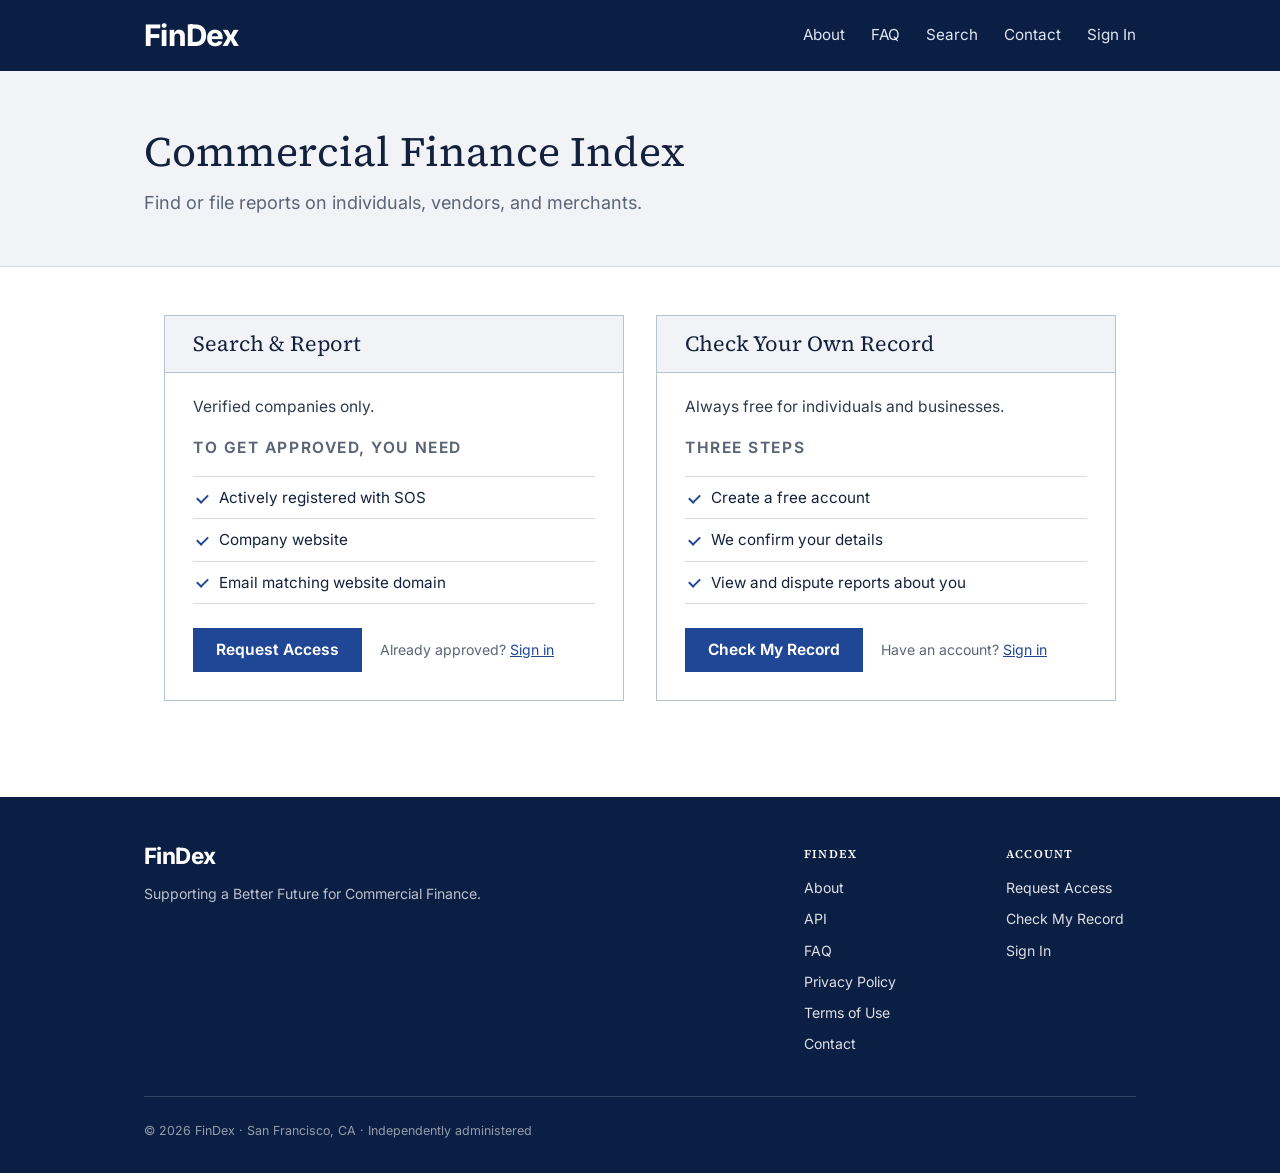
==== commit 4de96713: "Footer: remove Aquamark and the Secure Broker / Secure Funder badges Co-Authored-By: Claude Opus 5.5" ====
--- a/index.html
+++ b/index.html
@@ -28,7 +28,7 @@
 <meta name="twitter:image" content="https://joinfindex.com/og-image.png?v=4">
 <link rel="preload" href="fonts/inter-latin-var.woff2" as="font" type="font/woff2" crossorigin>
 <link rel="preload" href="fonts/source-serif-4-latin-400-normal.woff2" as="font" type="font/woff2" crossorigin>
-<link rel="stylesheet" href="css/site.css?v=41">
+<link rel="stylesheet" href="css/site.css?v=42">
 </head>
 <body>
 
@@ -116,14 +116,6 @@
         </div>
       </div>
     </div>
-    <section class="brands" aria-labelledby="brands-title">
-      <p id="brands-title" class="sr-only">Our family of companies</p>
-      <ul class="brand-row">
-        <li><a href="https://aquamark.io" target="_blank" rel="noopener noreferrer"><img class="brand-full" src="logos/aquamark.png" alt="Aquamark"></a></li>
-        <li><a href="https://securebroker.org" target="_blank" rel="noopener noreferrer"><img class="brand-badge" src="logos/secure-broker-badge.png" alt="Secure Broker"></a></li>
-        <li><a href="https://securefunder.org" target="_blank" rel="noopener noreferrer"><img class="brand-badge" src="logos/secure-funder-badge.png" alt="Secure Funder"></a></li>
-      </ul>
-    </section>
     <p class="operator"><span class="op-line">&copy; 2026 FinDex &middot; San Francisco, CA</span><span class="op-sep"> &middot; </span><span class="op-line">Independently administered</span></p>
   </div>
 </footer>
--- a/css/site.css
+++ b/css/site.css
@@ -121,15 +121,8 @@
 .footer-cols { display: flex; flex-wrap: wrap; gap: 28px 72px; }
 .footer-cols > div { display: flex; flex-direction: column; gap: 8px; min-width: 130px; }
 .footer-head { margin: 0 0 4px; font-family: var(--serif); font-size: 0.74rem; font-weight: 700; letter-spacing: 0.1em; text-transform: uppercase; color: #fff; }
-.brands { margin-top: 40px; padding-top: 24px; border-top: 1px solid rgba(255,255,255,0.16); display: flex; flex-wrap: wrap; align-items: center; justify-content: space-between; gap: 16px 32px; }
-.brands p { margin: 0; }
-.brand-row { list-style: none; margin: 0 0 0 auto; padding: 0; display: flex; align-items: center; gap: 32px; }
 .sr-only { position: absolute; width: 1px; height: 1px; padding: 0; margin: -1px; overflow: hidden; clip: rect(0, 0, 0, 0); white-space: nowrap; border: 0; }
-.brand-row a { display: flex; align-items: center; }
-.brand-row a:hover { text-decoration: none; opacity: 0.85; }
-.brand-row .brand-full { height: 22px; width: auto; }
-.brand-row .brand-badge { width: 48px; height: 48px; object-fit: contain; }
-.operator { margin: 24px 0 0; font-size: 0.78rem; color: rgba(255,255,255,0.56); }
+.operator { margin: 40px 0 0; padding-top: 24px; border-top: 1px solid rgba(255,255,255,0.16); font-size: 0.78rem; color: rgba(255,255,255,0.56); }
 .operator a { color: inherit; text-decoration: underline; }
 
 /* Subtitle on one line wherever it fits beside the two cards; balanced over two lines on smaller screens. */
@@ -166,9 +159,7 @@
   .card-body { padding: 20px 20px 24px; }
   .faq-a { padding-right: 0; }
   .footer .inner { padding-top: 40px; }
-  .brands { flex-direction: column; align-items: center; }
-  .brand-row { margin: 0; }
-  .operator { text-align: center; }
+    .operator { text-align: center; }
   .operator .op-sep { display: none; }
   .operator .op-line { display: block; }
 }
